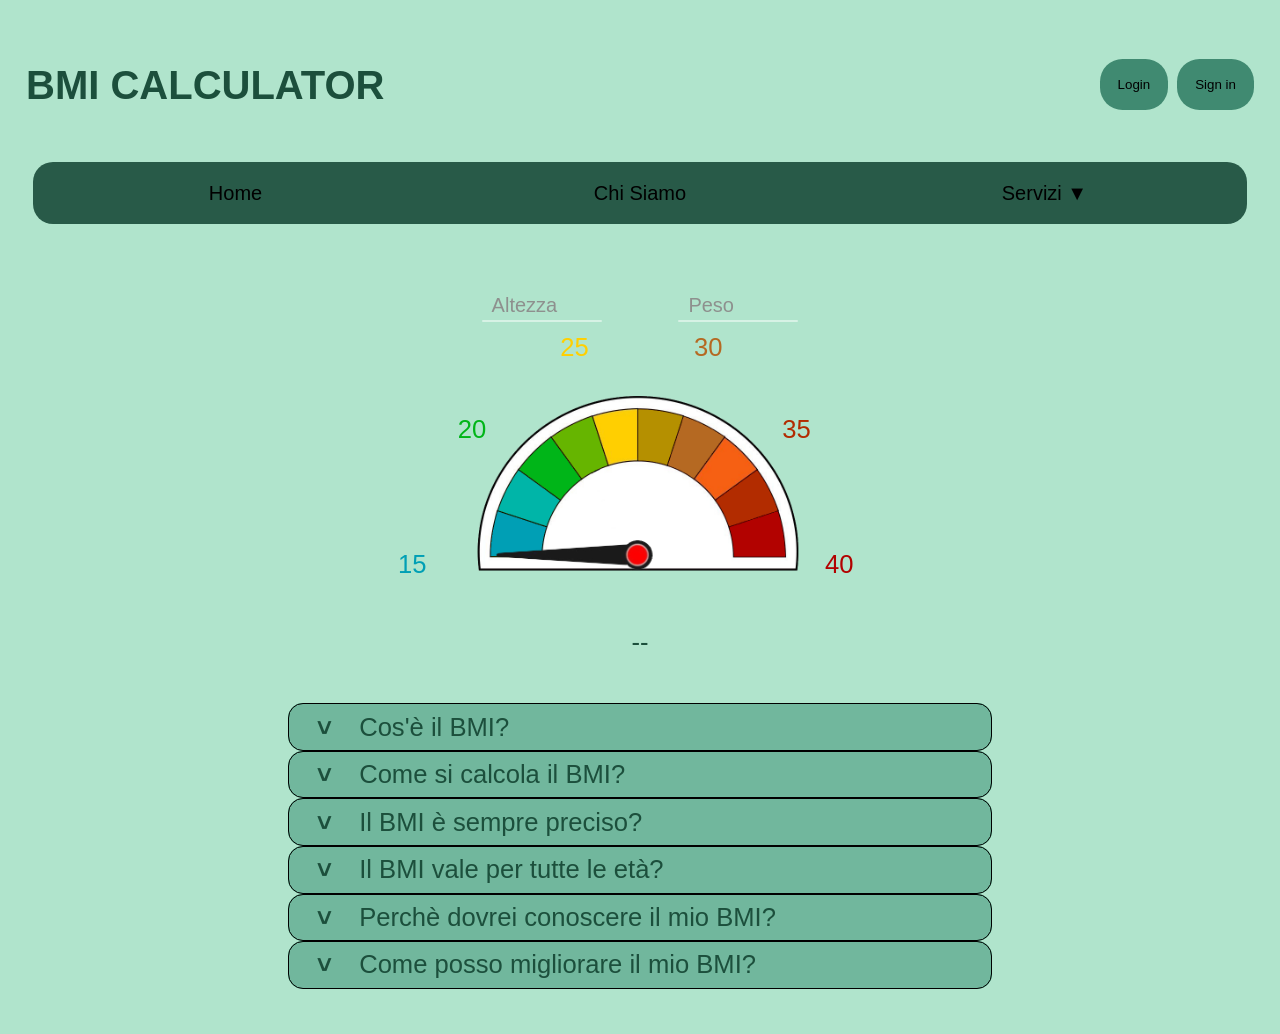
==== assets/pages/bmiCalculator.html @ d8d1ac01 "Miglioria grafica e aggiunta scritta pagina bmi, prova nuovo font" ====
<!DOCTYPE html>
<html lang="en">
<head>
    <meta charset="UTF-8">
    <meta name="viewport" content="width=device-width, initial-scale=1.0">
    <title>Calcolatore BMI</title>
    <link rel="stylesheet" href="../css/stylesheet.css">
    <link rel="stylesheet" href="../css/BMIStylesheet.css">
</head>
<body>
    <div id="title_container">
        <h1>BMI CALCULATOR</h1>
        <div class="buttoni">
            <div>
                <button  class="registrati" onclick="location.href='assets/pages/login.html';"> Login </button>
            </div> 
            <div>
                <button  class="registrati" onclick="location.href='assets/pages/registrati.html';"> Sign in </button> 
            </div>
        </div>
    </div>
    <nav class="navBar">
        <ul class="menu">
            <li><a href="../../index.html">Home</a></li>

            <li><a href="spiegazione.html">Chi Siamo</a></li>

            <li class="dropdown">
                <a href="#">Servizi ▼</a>
                <ul class="subMenu">
                    <li><a href="healthyHabits.html">Healthy Habits</a></li>
                    <li><a href="workout.html">Workout</a></li>
                    <li><a href="bmiCalculator.html">BMI Calculator</a></li>
                </ul>
            </li>
        </ul>
    </nav>
    <div id="content">
        <div id="box_inserimenti">
            <div class="box_inserimento">
                <input required type="text" id="input_altezza" class="textBox_input">
                <span>Altezza</span>
                <i></i>
            </div>
            <div class="box_inserimento">
                <input required type="text" id="input_peso" class="textBox_input">
                <span>Peso</span>
                <i></i>
            </div>
        </div>
        <div id="box_tachimetro">
            <p class="indice_tachimetro" id="i_15">15</p>
            <p class="indice_tachimetro" id="i_20">20</p>
            <p class="indice_tachimetro" id="i_25">25</p>
            <p class="indice_tachimetro" id="i_30">30</p>
            <p class="indice_tachimetro" id="i_35">35</p>
            <p class="indice_tachimetro" id="i_40">40</p>
            <img src="../img/tachimetroBMI.png" alt="" id="tachimetro">
            <img src="../img/lancettaTachimetroBMI.png" alt="" id="lancetta_tachimetro">
        </div>
        <p id="BMI_value">
            --
        </p>
        <div id="BMI_message"></div> 
        <div id="information_box">
            <div>
                <div class="information_title"><span>&lt</span> <p>Cos'è il BMI?</p></div>
                <p class="information">Il BMI (Indice di Massa Corporea) è un valore che mette in relazione peso e altezza per stimare se una persona è sottopeso, normopeso, sovrappeso o obesa.</p>
            </div>
            <div>
                <div class="information_title"><span>&lt</span> <p>Come si calcola il BMI?</p></div>
                <p class="information">Si calcola dividendo il peso (in kg) per il quadrato dell'altezza (in metri):<br>BMI = peso / altezza^2</p>
            </div>
            <div>
                <div class="information_title"><span>&lt</span> <p>Il BMI è sempre preciso?</p></div>
                <p class="information">Non sempre. Non distingue tra massa grassa e massa muscolare, quindi può essere impreciso per atleti, persone molto muscolose o anziani.</p>
            </div>
            <div>
                <div class="information_title"><span>&lt</span> <p>Il BMI vale per tutte le età?</p></div>
                <p class="information">Per bambini e adolescenti si usano scale diverse basate su età e sesso, quindi il calcolo standard per adulti non è direttamente applicabile.</p>
            </div>
            <div>
                <div class="information_title"><span>&lt</span> <p>Perchè dovrei conoscere il mio BMI?</p></div>
                <p class="information">Aiuta a valutare il rischio di alcune condizioni come malattie cardiovascolari, diabete o ipertensione.</p>
            </div>
            <div>
                <div class="information_title"><span>&lt</span> <p>Come posso migliorare il mio BMI?</p></div>
                <p class="information">
                Alimentazione equilibrata<br>
                Attività fisica regolare<br>
                Monitoraggio del peso nel tempo<br>
                Consulto con un professionista se necessario
                </p>
            </div>
        </div>
    </div>
    <script src="../javascript/BMIScript.js"></script>
</body>
</html>
---- assets/css/stylesheet.css ----
:root {
  --font-heading: 'Poppins', sans-serif;
  --font-body: 'Inter', sans-serif;
}

body {
    color: #091413;
    font-size: 20px;
    font-family: fantasy, Cochin, Georgia, Times, "Times New Roman", serif;
    background-color: #B0E4CC;
    font-family: var(--font-body);
    font-weight: 500;
    line-height: 1.6;
    color: #1c4f3c;          
}

button {
    cursor: pointer;
}

#title_container {
    background-color: #B0E4CC;
    display: flex;
    align-items: center;
    justify-content: space-between;
    padding: 2vh;
}
.buttoni{
    display: flex;
    gap: 1vh;
}
.registrati{
    border: #091413;
    background-color: #408A71;
    border-radius: 2.5vh;
    padding: 2vh;
}

#content {
    background-color: #B0E4CC;
    padding: 20px;
    display: flex;
    flex-direction: row;
    margin: 2%;
}
.ciccio{
    display: block;
    width: 100%;
    max-width: 100%;
    border-radius: 20px;
}
.navBar {
    background-color: #285A48;
    border-radius: 20px;
    margin: 0 2%;
    overflow: visible;
}
.menu {
    list-style: none;
    display: flex;
    width: 100%;
    margin: 0;
    padding: 0;
}

.menu > li {
    flex: 1;
    position: relative;
    text-align: center;
}

.menu a {
    display: block;
    width: 100%;
    color: black;
    padding: 15px 0;
    text-decoration: none;
}

.menu a:hover {
    background-color: #408A71;
    border-radius: 20px;
}

.subMenu {
    display: none;
    position: absolute;
    top: 100%;
    left: 0;
    min-width: 100%;
    background-color: #285A48;
    list-style: none;
    margin: 0;
    padding: 0;
    z-index: 1000;
    border-radius: 20px;
}
.subMenu li {
    width: 94%;
}
.subMenu a {
    padding: 12px 15px;
}
.dropdown:hover .subMenu {
    display: block;
}
---- assets/css/BMIStylesheet.css ----
#content {
    display: flex;
    flex-direction: column;
    row-gap: 20px;
    align-items: center;
}

#box_inserimenti {
    display: flex;
    flex-direction: row;
    column-gap: 6vw;
}

.box_inserimento {
    position: relative;
    width: 120px;
}

.textBox_input {
    position: relative;
    width: 100%;
    border: none;
    background: transparent;
    font-size: 20px;
    padding: 20px 10px 10px;
    z-index: 10;
}

.textBox_input ~ span {
    position: absolute;
    top: 0;
    left: 0;
    padding: 20px 10px 10px;
    color: #8e908e;
    font-family: 'Segoe UI', Tahoma, Geneva, Verdana, sans-serif;
    z-index: 5;
    transition: all 0.5s;
}

.textBox_input ~ i {
    position: absolute;
    bottom: 0;
    left: 0;
    height: 2px;
    width: 100%;
    background-color: #ffffff7d;
    font-family:Arial, Helvetica, sans-serif    ;
    border-radius: 5px;
    transition: all 0.5s;
}

.textBox_input:valid ~ span,
.textBox_input:focus ~ span {
    transform: translateX(-10px) translateY(-40px);
}

.textBox_input:valid ~ i,
.textBox_input:focus ~ i {
    height: 44px;
}

.textBox_input:valid,
.textBox_input:focus {
    outline: none;
}

#box_tachimetro {
    position: relative;
    width: 100%;
    height: max(100px, 18vw);
    margin-top: 30px;
}

.indice_tachimetro {
    position: absolute;
    top: 50%;
    left: 50%;
    font-size: max(15px, 2vw);
    margin: 0;
}

#i_15.indice_tachimetro {
    transform: translate(-850%, 140%);
    color: #009FB5;
}

#i_20.indice_tachimetro {
    transform: translate(-640%, -190%);
    color: #00B518;
}

#i_25.indice_tachimetro {
    transform: translate(-280%, -390%);
    color: #FFCF01;
}

#i_30.indice_tachimetro {
    transform: translate(190%, -390%);
    color: #B56922;
}

#i_35.indice_tachimetro {
    transform: translate(500%, -190%);
    color: #B22C00;
}

#i_40.indice_tachimetro {
    transform: translate(650%, 140%);
    color: #B20200;
}

#tachimetro {
    position: absolute;
    width: max(200px, 30%);
    left: 50%;
    top: 50%;
    transform: translate(-50%, -50%);
}

#lancetta_tachimetro {
    position: absolute;
    width: max(16.6px, 2.5%);
    left: 50%;
    top: 50%;
    transition: transform 1.5s ease;
    transform-origin: 50% 90%;
    transform: translate(-60%, -47%) rotate(-90deg);
}

#BMI_value {
    margin: 0;
    font-size: max(20px, 2vw);
}

#information_box {
    display: flex;
    flex-direction: column;
    align-items: stretch;
    width: min(800px, max(200px, 60%));
}

#information_box > div {
    background-color: #38a67ed6;
    border-radius: 15px;
}

.information_title {
    background-color: #71b79d;
    border: solid rgb(0, 0, 0) 1px;
    border-radius: min(15px, max(5px, 3vw));
    padding: 10px 20px 10px 20px;
    display: flex;
    flex-direction: row;
    column-gap: 10px;
    align-items: center;
    position: relative;
    height: 2vw;
}

.information_title p {
    margin: 0;
    font-size: min(30px, max(10px, 2vw));
    transition: transform 1s ease,
    left 1s ease;
    position: absolute;
    left: 10%;
}

.information_title ~ p {
    transition: height 1s ease,
    padding 1s ease;
    overflow: hidden;
    margin: 0;
    padding: 0 20px 0 20px;
    font-size: 1.5vw;
}

.information_title span {
    display: block;
    transform: rotate(-90deg);
    font-size: min(30px, max(10px, 2vw));
    font-family: 'Segoe UI', Tahoma, Geneva, Verdana, sans-serif;
    font-weight: bold;
    transition: transform 1s;
    position: absolute;
    left: 4%;
}

#information_box > div:hover > .information_title {
    background-color: #3db387d6;
}

#information_box > div:hover > .information_title p {
    left: 100%;
    transform: translate(-100%, 0);
}

#information_box > div:hover > .information_title span {
    transform: rotate(90deg);
}
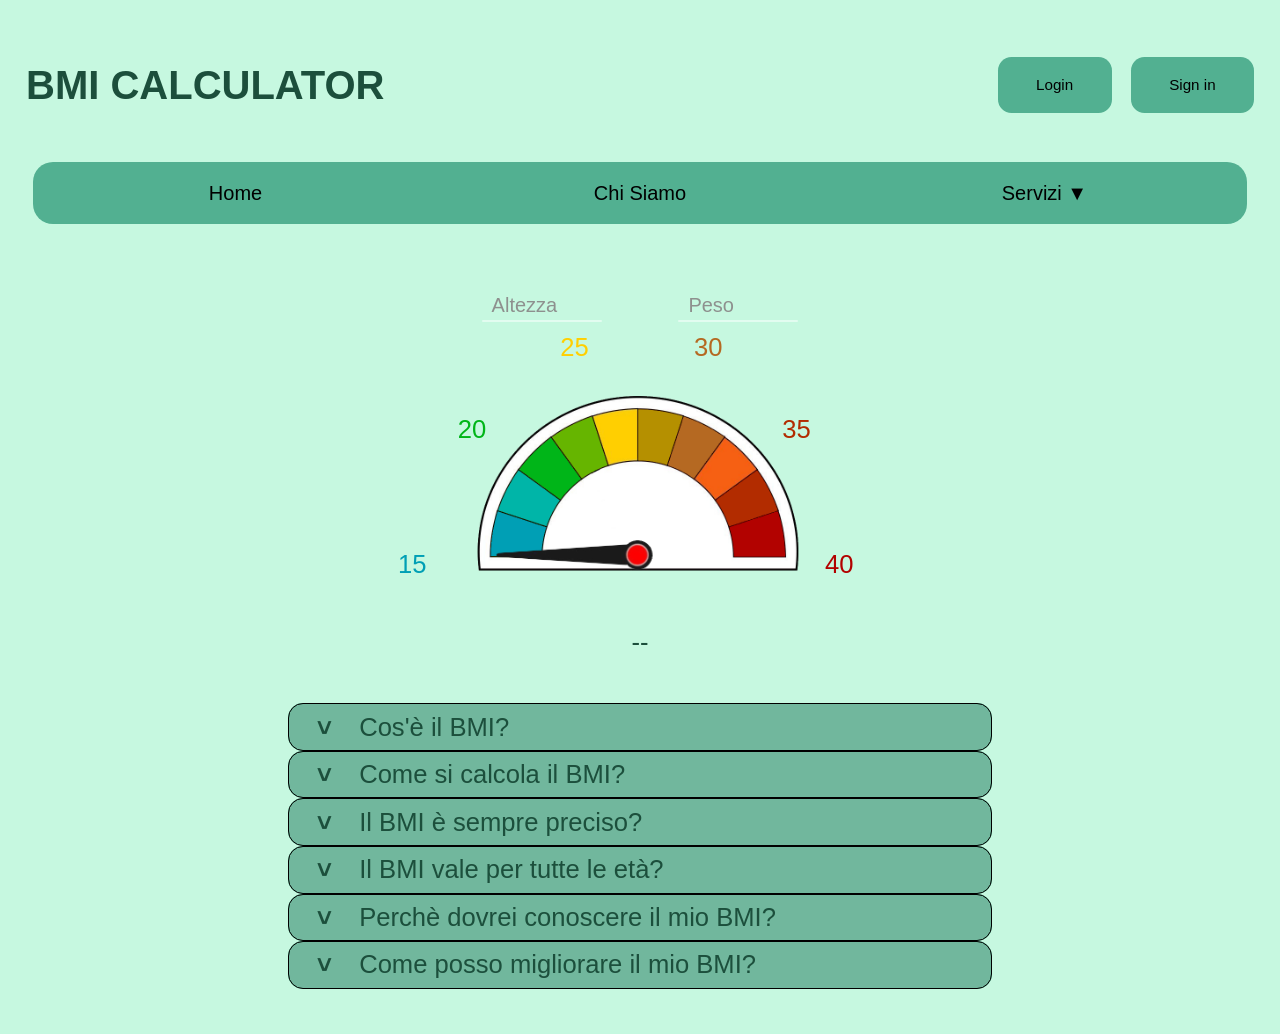
==== commit 45d66d1e: "Miglioria bottoni form, miglioria grafica navbar" ====
--- a/assets/pages/bmiCalculator.html
+++ b/assets/pages/bmiCalculator.html
@@ -11,13 +11,10 @@
     <div id="title_container">
         <h1>BMI CALCULATOR</h1>
         <div class="buttoni">
-            <div>
-                <button  class="registrati" onclick="location.href='assets/pages/login.html';"> Login </button>
-            </div> 
-            <div>
-                <button  class="registrati" onclick="location.href='assets/pages/registrati.html';"> Sign in </button> 
-            </div>
+            <a href="login.html" class="registrati">Login</a>
+            <a href="registrati.html" class="registrati">Sign in</a>
         </div>
+    </div>
     </div>
     <nav class="navBar">
         <ul class="menu">
--- a/assets/css/stylesheet.css
+++ b/assets/css/stylesheet.css
@@ -7,7 +7,7 @@
     color: #091413;
     font-size: 20px;
     font-family: fantasy, Cochin, Georgia, Times, "Times New Roman", serif;
-    background-color: #B0E4CC;
+    background-color: #c6f8e0;
     font-family: var(--font-body);
     font-weight: 500;
     line-height: 1.6;
@@ -19,25 +19,41 @@
 }
 
 #title_container {
-    background-color: #B0E4CC;
+    background-color: #c6f8e0;
     display: flex;
     align-items: center;
     justify-content: space-between;
     padding: 2vh;
 }
-.buttoni{
+.buttoni {
     display: flex;
-    gap: 1vh;
+    gap: 1.2rem;
 }
-.registrati{
-    border: #091413;
-    background-color: #408A71;
-    border-radius: 2.5vh;
-    padding: 2vh;
+
+.registrati {
+    display: inline-block;          
+    text-decoration: none;           
+    background-color: #52b091;
+    color: black;
+    border: none;   
+    border-radius: 1.5vh;
+    padding: 1rem 2.4rem;
+    font-family: 'Poppins', sans-serif;
+    font-weight: 500;
+    font-size: 0.95rem;
+    cursor: pointer;
+    transition: all 0.2s ease;
+    text-align: center;
+}
+
+.registrati:hover {
+    background-color: #2a624d;
+    color:rgb(255, 255, 255) ;
+    transform: translateY(-1px);
 }
 
 #content {
-    background-color: #B0E4CC;
+    background-color: #c6f8e0;
     padding: 20px;
     display: flex;
     flex-direction: row;
@@ -50,7 +66,7 @@
     border-radius: 20px;
 }
 .navBar {
-    background-color: #285A48;
+    background-color: #52b091;
     border-radius: 20px;
     margin: 0 2%;
     overflow: visible;
@@ -78,7 +94,8 @@
 }
 
 .menu a:hover {
-    background-color: #408A71;
+    background-color: #367660;
+    color:#ffffff;
     border-radius: 20px;
 }
 
@@ -88,7 +105,7 @@
     top: 100%;
     left: 0;
     min-width: 100%;
-    background-color: #285A48;
+    background-color: #52b091;
     list-style: none;
     margin: 0;
     padding: 0;
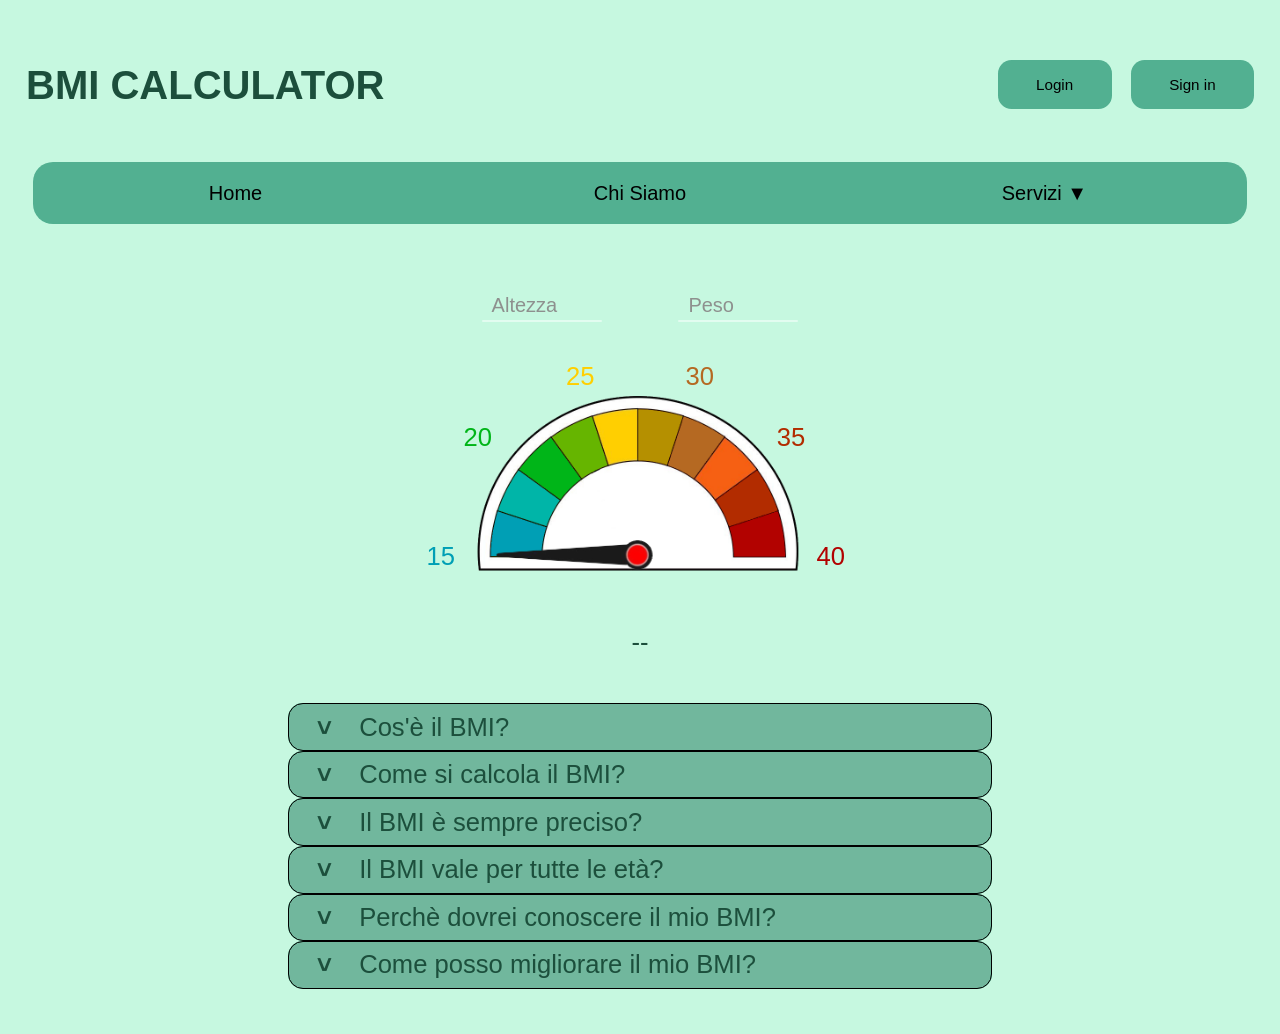
==== commit 1c9dbf8a: "aggiustamenti BMI" ====
--- a/assets/pages/bmiCalculator.html
+++ b/assets/pages/bmiCalculator.html
@@ -11,10 +11,13 @@
     <div id="title_container">
         <h1>BMI CALCULATOR</h1>
         <div class="buttoni">
-            <a href="login.html" class="registrati">Login</a>
-            <a href="registrati.html" class="registrati">Sign in</a>
+            <div>
+                <button  class="registrati" onclick="location.href='assets/pages/login.html';"> Login </button>
+            </div> 
+            <div>
+                <button  class="registrati" onclick="location.href='assets/pages/registrati.html';"> Sign in </button> 
+            </div>
         </div>
-    </div>
     </div>
     <nav class="navBar">
         <ul class="menu">
@@ -58,7 +61,9 @@
         <p id="BMI_value">
             --
         </p>
-        <div id="BMI_message"></div> 
+        <div id="BMI_message">
+            
+        </div> 
         <div id="information_box">
             <div>
                 <div class="information_title"><span>&lt</span> <p>Cos'è il BMI?</p></div>
--- a/assets/css/BMIStylesheet.css
+++ b/assets/css/BMIStylesheet.css
@@ -80,32 +80,32 @@
 }
 
 #i_15.indice_tachimetro {
-    transform: translate(-850%, 140%);
+    transform: translate(-750%, 120%);
     color: #009FB5;
 }
 
 #i_20.indice_tachimetro {
-    transform: translate(-640%, -190%);
+    transform: translate(-620%, -170%);
     color: #00B518;
 }
 
 #i_25.indice_tachimetro {
-    transform: translate(-280%, -390%);
+    transform: translate(-260%, -320%);
     color: #FFCF01;
 }
 
 #i_30.indice_tachimetro {
-    transform: translate(190%, -390%);
+    transform: translate(160%, -320%);
     color: #B56922;
 }
 
 #i_35.indice_tachimetro {
-    transform: translate(500%, -190%);
+    transform: translate(480%, -170%);
     color: #B22C00;
 }
 
 #i_40.indice_tachimetro {
-    transform: translate(650%, 140%);
+    transform: translate(620%, 120%);
     color: #B20200;
 }
 
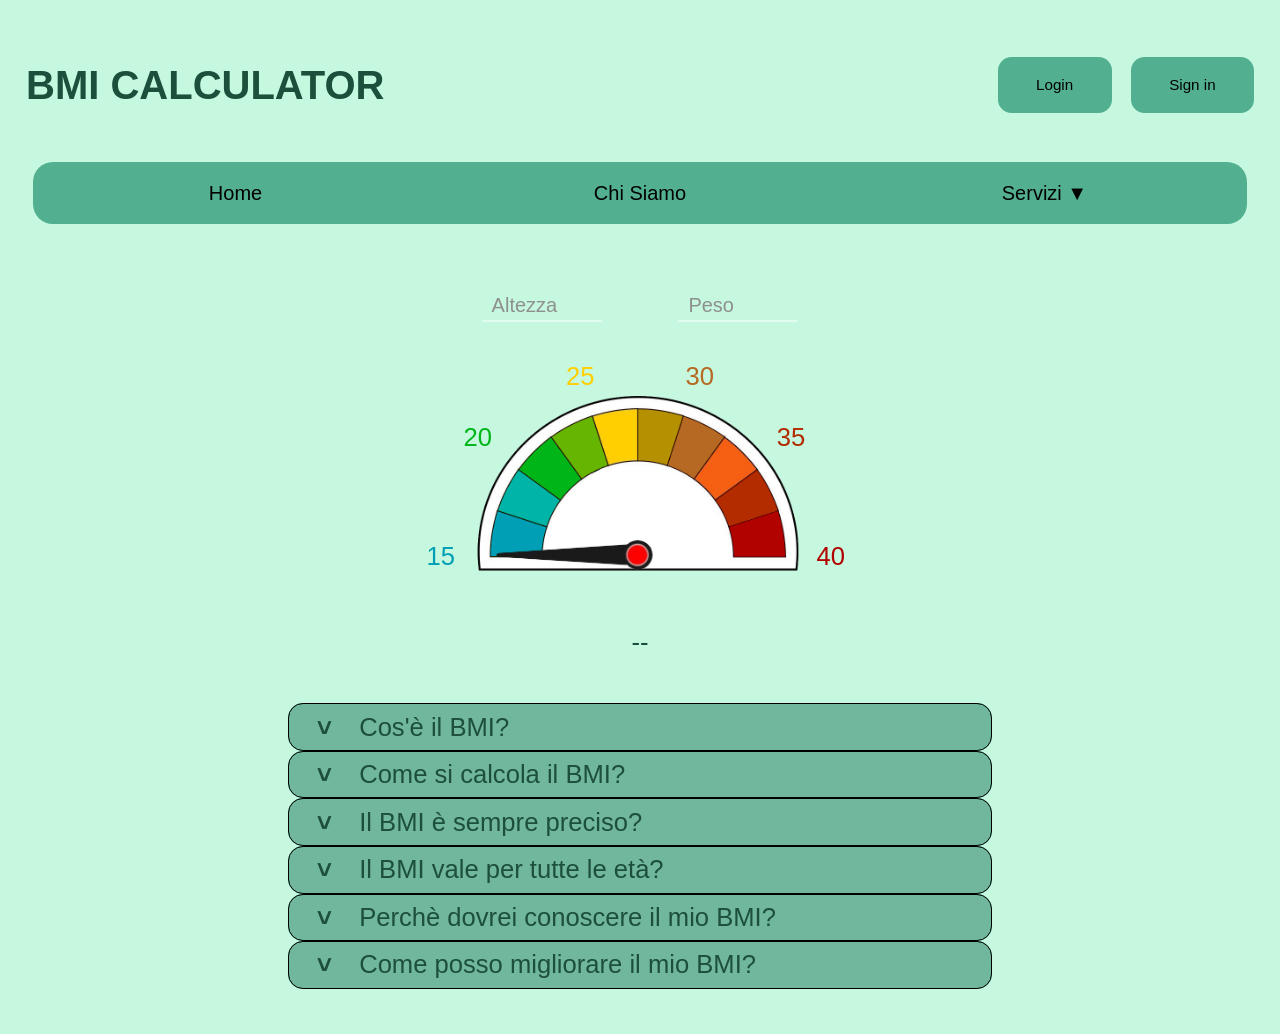
==== commit 09a5e2fd: "Merge branch 'main' of https://github.com/glorix-x/progettoFinaleTep" ====
--- a/assets/pages/bmiCalculator.html
+++ b/assets/pages/bmiCalculator.html
@@ -11,13 +11,10 @@
     <div id="title_container">
         <h1>BMI CALCULATOR</h1>
         <div class="buttoni">
-            <div>
-                <button  class="registrati" onclick="location.href='assets/pages/login.html';"> Login </button>
-            </div> 
-            <div>
-                <button  class="registrati" onclick="location.href='assets/pages/registrati.html';"> Sign in </button> 
-            </div>
+            <a href="login.html" class="registrati">Login</a>
+            <a href="registrati.html" class="registrati">Sign in</a>
         </div>
+    </div>
     </div>
     <nav class="navBar">
         <ul class="menu">
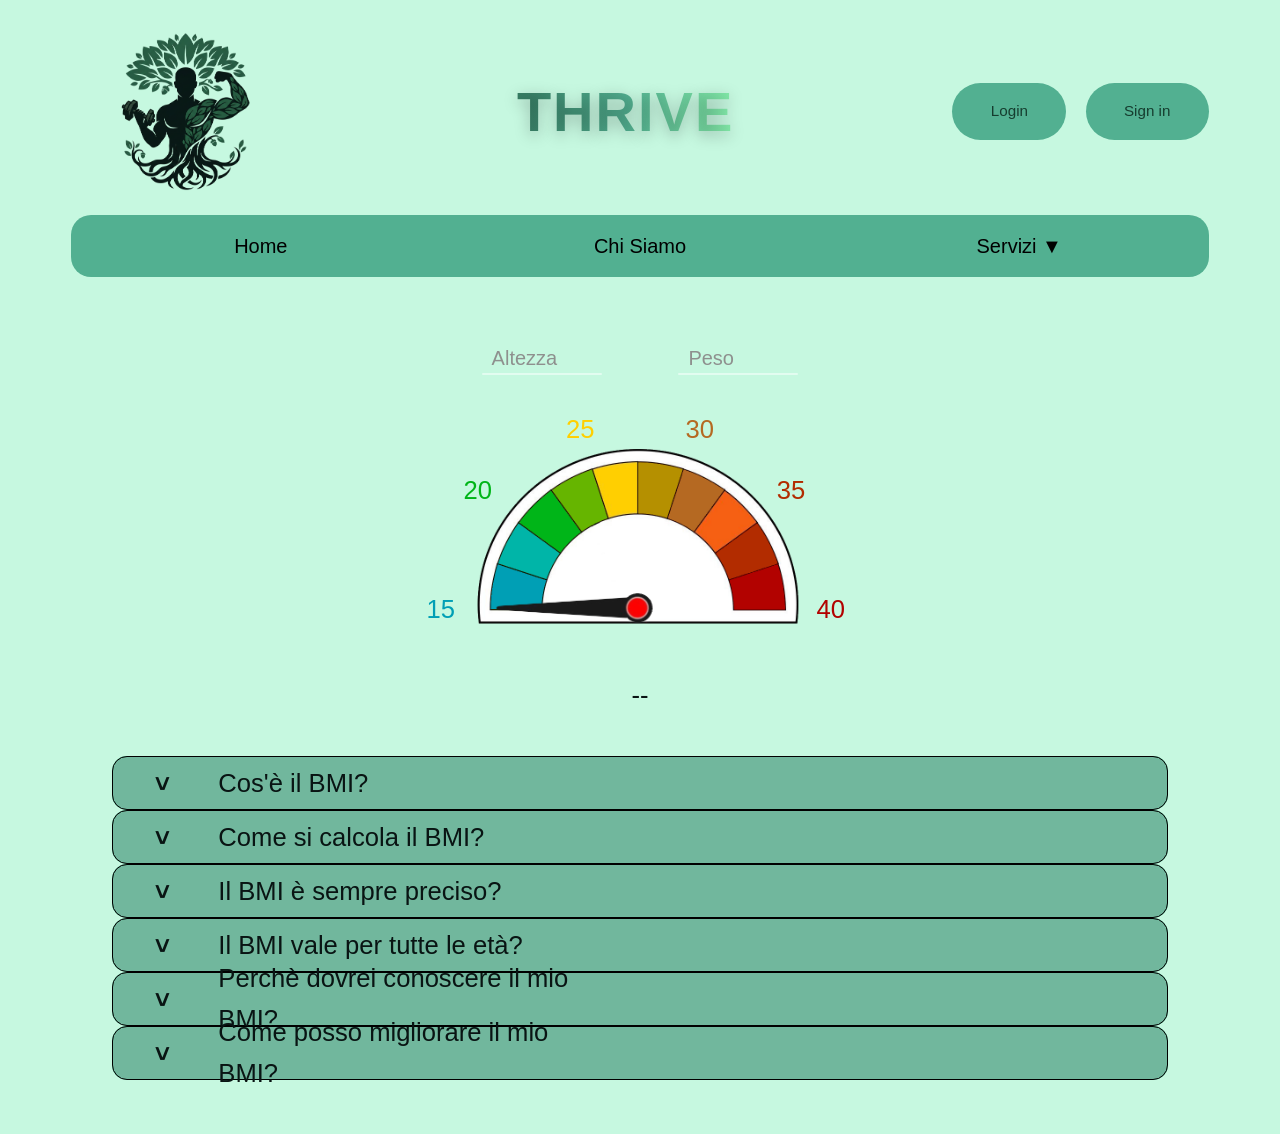
==== commit a3efc1f4: "Completamento pagina info/chi siamo, aggiunta logo personalizzato, aggiunta nuovo titolo." ====
--- a/assets/pages/bmiCalculator.html
+++ b/assets/pages/bmiCalculator.html
@@ -9,7 +9,8 @@
 </head>
 <body>
     <div id="title_container">
-        <h1>BMI CALCULATOR</h1>
+        <img class="logo" src="../img/logo.png">
+        <h1 class="Titolo">Thrive</h1>
         <div class="buttoni">
             <a href="login.html" class="registrati">Login</a>
             <a href="registrati.html" class="registrati">Sign in</a>
--- a/assets/css/stylesheet.css
+++ b/assets/css/stylesheet.css
@@ -6,24 +6,54 @@
 body {
     color: #091413;
     font-size: 20px;
-    font-family: fantasy, Cochin, Georgia, Times, "Times New Roman", serif;
     background-color: #c6f8e0;
     font-family: var(--font-body);
     font-weight: 500;
     line-height: 1.6;
-    color: #1c4f3c;          
-}
-
+    display: flex;
+    flex-direction: column;
+    align-items: center;
+}
+.Titolo{
+    font-size: 3.5rem;
+    font-family: 'Poppins', sans-serif;
+    font-weight: 800;
+
+    background: linear-gradient(90deg, #377e64, #52b091, #86efac);
+    -webkit-background-clip: text;
+    -webkit-text-fill-color: transparent;
+
+    letter-spacing: 2px;
+    text-transform: uppercase;
+    text-shadow: 0px 4px 15px rgba(0, 0, 0, 0.25);
+    animation: fadeIn 0.8s ease-in-out;
+}
+
+@keyframes fadeIn {
+    from {
+        opacity: 0;
+        transform: translateY(-50px);
+    }
+    to {
+        opacity: 1;
+        transform: translateY(0);
+    }
+}
 button {
     cursor: pointer;
 }
-
+.logo{
+    width: 20%;
+    height: auto;
+}
 #title_container {
     background-color: #c6f8e0;
     display: flex;
     align-items: center;
     justify-content: space-between;
     padding: 2vh;
+    font-size: min(25px, 2vw);
+    width: 90%;
 }
 .buttoni {
     display: flex;
@@ -34,9 +64,9 @@
     display: inline-block;          
     text-decoration: none;           
     background-color: #52b091;
-    color: black;
+    color:  #163d2f;
     border: none;   
-    border-radius: 1.5vh;
+    border-radius: 5vh;
     padding: 1rem 2.4rem;
     font-family: 'Poppins', sans-serif;
     font-weight: 500;
@@ -59,17 +89,12 @@
     flex-direction: row;
     margin: 2%;
 }
-.ciccio{
-    display: block;
-    width: 100%;
-    max-width: 100%;
-    border-radius: 20px;
-}
 .navBar {
     background-color: #52b091;
     border-radius: 20px;
     margin: 0 2%;
     overflow: visible;
+    width: 90%;
 }
 .menu {
     list-style: none;
@@ -91,6 +116,7 @@
     color: black;
     padding: 15px 0;
     text-decoration: none;
+    font-size: min(20px, 3vw);
 }
 
 .menu a:hover {
@@ -120,4 +146,69 @@
 }
 .dropdown:hover .subMenu {
     display: block;
+}
+/*contenitore principale del post it allineato*/
+.main-container {
+  display: flex;
+  justify-content: flex-start;
+  padding: clamp(20px, 5vw, 50px);
+}
+/*contenitore post it*/
+.post-it-wrapper {
+  display: flex;
+  align-items: center;
+  gap: clamp(5px, 2vw, 20px);
+  width: 100%;
+}
+/*post it con angolo leggermente piegato, ho aggiunto ombra*/
+.post-it {
+  background-color: #fefabc;
+  width: clamp(200px, 30vw, 300px);
+  aspect-ratio: 1 / 1; 
+  padding: clamp(15px, 4vw, 40px);
+  box-shadow: 12px 12px 25px rgba(0,0,0,0.1);
+  transform: rotate(-2deg);
+  display: flex;
+  align-items: center;
+  justify-content: center;
+  border-bottom-right-radius: clamp(30px, 10vw, 80px) 10px;
+  position: relative;
+  transition: transform 0.3s ease;
+}
+/*testo del tips dentro al post-it*/
+#testoConsiglio {
+  font-size: clamp(1.0rem, 2vw, 2rem);
+  text-align: center;
+  color: #333;
+  line-height: 1.3;
+  transition: opacity 0.3s ease-in-out;
+}
+/* nav per i pulsanti per andare avanti e indietro*/
+.nav-btn {
+  background: none;
+  border: none;
+  font-size: clamp(1.5rem, 5vw, 3rem);
+  color: #4a7c66;
+  cursor: pointer;
+  flex-shrink: 0;
+  transition: transform 0.2s;
+}
+
+.nav-btn:hover {
+  transform: scale(1.2);
+  color: #2d4b3d;
+}
+/*ho usato clamp per rendere responsive il post it*/
+@media (max-width: 600px) { /*quando lo schermo è piccolo serve per non tagliarlo*/
+    .Titolo{
+    font-size: 1.5rem;
+    font-family: 'Poppins', sans-serif;
+    font-weight: 600;
+    }
+    .main-container {
+    justify-content: center;
+  }
+  .registrati{
+    padding: 1rem;
+  }
 }
--- a/assets/css/BMIStylesheet.css
+++ b/assets/css/BMIStylesheet.css
@@ -35,6 +35,7 @@
     font-family: 'Segoe UI', Tahoma, Geneva, Verdana, sans-serif;
     z-index: 5;
     transition: all 0.5s;
+    font-size: 20px;
 }
 
 .textBox_input ~ i {
@@ -132,11 +133,16 @@
     font-size: max(20px, 2vw);
 }
 
+#BMI_message {
+    margin: 0;
+    font-size: max(20px, 2vw);
+}
+
 #information_box {
     display: flex;
     flex-direction: column;
     align-items: stretch;
-    width: min(800px, max(200px, 60%));
+    width: 90%;
 }
 
 #information_box > div {
@@ -154,16 +160,17 @@
     column-gap: 10px;
     align-items: center;
     position: relative;
-    height: 2vw;
+    height: 2.5vw;
 }
 
 .information_title p {
     margin: 0;
-    font-size: min(30px, max(10px, 2vw));
+    font-size: min(30px, max(11px, 2vw));
     transition: transform 1s ease,
     left 1s ease;
     position: absolute;
     left: 10%;
+    width: max(200px, 30vw);
 }
 
 .information_title ~ p {
@@ -172,7 +179,7 @@
     overflow: hidden;
     margin: 0;
     padding: 0 20px 0 20px;
-    font-size: 1.5vw;
+    font-size: max(15px, 1.5vw);
 }
 
 .information_title span {
@@ -193,8 +200,30 @@
 #information_box > div:hover > .information_title p {
     left: 100%;
     transform: translate(-100%, 0);
+    text-align: right;
 }
 
 #information_box > div:hover > .information_title span {
     transform: rotate(90deg);
+}
+
+@media (max-width: 660px) {
+    .textBox_input {
+        font-size: 15px;
+        padding: 20px 5px 0px;
+    }
+    .textBox_input:valid ~ i,
+    .textBox_input:focus ~ i {
+        height: 30px;
+    }
+    .textBox_input ~ span {
+        font-size: 12px;
+    }
+    .textBox_input:valid ~ span,
+    .textBox_input:focus ~ span {
+        transform: translateX(-5px) translateY(-28px);
+    }
+    .box_inserimento {
+        width: 80px;
+    }
 }
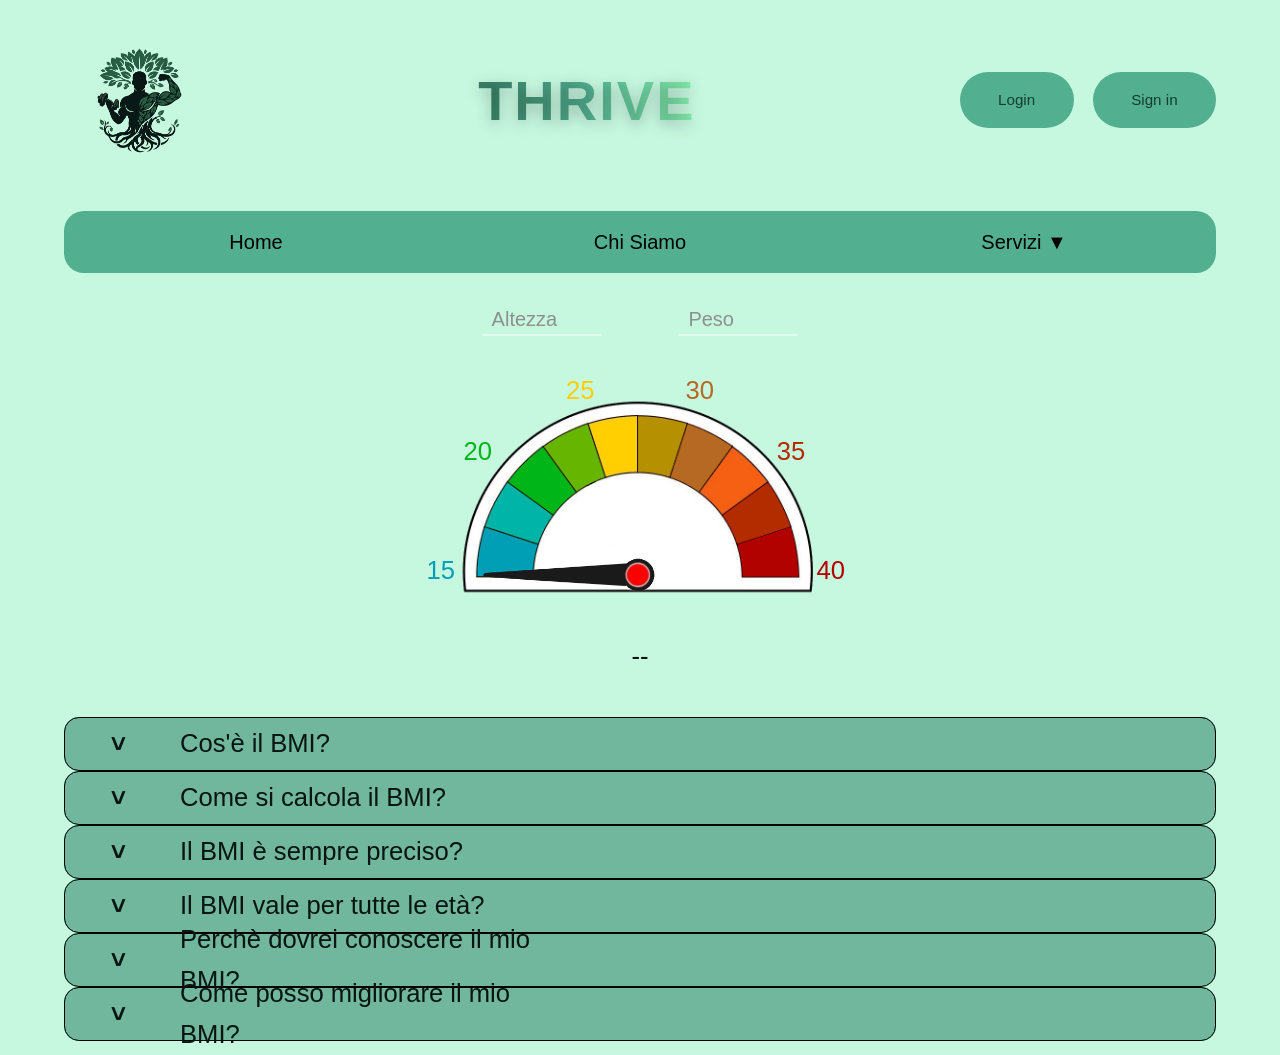
==== commit bd52441c: "modfica pagine workout, rese responsive" ====
--- a/assets/pages/bmiCalculator.html
+++ b/assets/pages/bmiCalculator.html
@@ -6,6 +6,7 @@
     <title>Calcolatore BMI</title>
     <link rel="stylesheet" href="../css/stylesheet.css">
     <link rel="stylesheet" href="../css/BMIStylesheet.css">
+    <link rel="icon" type="image" href="../img/logo.png">
 </head>
 <body>
     <div id="title_container">
--- a/assets/css/stylesheet.css
+++ b/assets/css/stylesheet.css
@@ -13,16 +13,16 @@
     display: flex;
     flex-direction: column;
     align-items: center;
-}
+    margin: 0;
+}
+
 .Titolo{
     font-size: 3.5rem;
     font-family: 'Poppins', sans-serif;
     font-weight: 800;
-
     background: linear-gradient(90deg, #377e64, #52b091, #86efac);
     -webkit-background-clip: text;
     -webkit-text-fill-color: transparent;
-
     letter-spacing: 2px;
     text-transform: uppercase;
     text-shadow: 0px 4px 15px rgba(0, 0, 0, 0.25);
@@ -30,31 +30,27 @@
 }
 
 @keyframes fadeIn {
-    from {
-        opacity: 0;
-        transform: translateY(-50px);
-    }
-    to {
-        opacity: 1;
-        transform: translateY(0);
-    }
-}
-button {
-    cursor: pointer;
-}
+    from { opacity: 0; transform: translateY(-50px); }
+    to { opacity: 1; transform: translateY(0); }
+}
+
+button { cursor: pointer; }
+
 .logo{
     width: 20%;
+    max-width: 150px;
     height: auto;
 }
+
 #title_container {
     background-color: #c6f8e0;
     display: flex;
     align-items: center;
     justify-content: space-between;
     padding: 2vh;
-    font-size: min(25px, 2vw);
     width: 90%;
 }
+
 .buttoni {
     display: flex;
     gap: 1.2rem;
@@ -65,40 +61,32 @@
     text-decoration: none;           
     background-color: #52b091;
     color:  #163d2f;
-    border: none;   
     border-radius: 5vh;
     padding: 1rem 2.4rem;
     font-family: 'Poppins', sans-serif;
     font-weight: 500;
     font-size: 0.95rem;
-    cursor: pointer;
     transition: all 0.2s ease;
-    text-align: center;
 }
 
 .registrati:hover {
     background-color: #2a624d;
-    color:rgb(255, 255, 255) ;
+    color: white;
     transform: translateY(-1px);
 }
 
-#content {
-    background-color: #c6f8e0;
-    padding: 20px;
-    display: flex;
-    flex-direction: row;
-    margin: 2%;
-}
 .navBar {
     background-color: #52b091;
     border-radius: 20px;
-    margin: 0 2%;
-    overflow: visible;
+    margin: 10px 2%;
     width: 90%;
-}
+    z-index: 100;
+}
+
 .menu {
     list-style: none;
     display: flex;
+    justify-content: space-around;
     width: 100%;
     margin: 0;
     padding: 0;
@@ -112,16 +100,16 @@
 
 .menu a {
     display: block;
-    width: 100%;
     color: black;
     padding: 15px 0;
     text-decoration: none;
-    font-size: min(20px, 3vw);
+    font-size: clamp(16px, 2.5vw, 20px);
+    transition: 0.3s;
 }
 
 .menu a:hover {
     background-color: #367660;
-    color:#ffffff;
+    color: white;
     border-radius: 20px;
 }
 
@@ -130,85 +118,83 @@
     position: absolute;
     top: 100%;
     left: 0;
-    min-width: 100%;
+    width: 100%;
     background-color: #52b091;
     list-style: none;
-    margin: 0;
-    padding: 0;
+    padding: 10px 0;
     z-index: 1000;
-    border-radius: 20px;
-}
-.subMenu li {
-    width: 94%;
-}
-.subMenu a {
-    padding: 12px 15px;
-}
-.dropdown:hover .subMenu {
-    display: block;
-}
-/*contenitore principale del post it allineato*/
+    border-radius: 0 0 20px 20px;
+    box-shadow: 0 10px 20px rgba(0,0,0,0.1);
+}
+
+.subMenu li { width: 100%; }
+.subMenu a { padding: 12px 15px; border-radius: 0 !important; }
+
+.dropdown:hover .subMenu { display: block; }
+
 .main-container {
   display: flex;
-  justify-content: flex-start;
+  justify-content: center;
   padding: clamp(20px, 5vw, 50px);
 }
-/*contenitore post it*/
+
 .post-it-wrapper {
   display: flex;
   align-items: center;
-  gap: clamp(5px, 2vw, 20px);
-  width: 100%;
-}
-/*post it con angolo leggermente piegato, ho aggiunto ombra*/
+  gap: 20px;
+}
+
 .post-it {
   background-color: #fefabc;
-  width: clamp(200px, 30vw, 300px);
+  width: clamp(250px, 40vw, 300px);
   aspect-ratio: 1 / 1; 
-  padding: clamp(15px, 4vw, 40px);
+  padding: 30px;
   box-shadow: 12px 12px 25px rgba(0,0,0,0.1);
   transform: rotate(-2deg);
   display: flex;
   align-items: center;
   justify-content: center;
-  border-bottom-right-radius: clamp(30px, 10vw, 80px) 10px;
-  position: relative;
-  transition: transform 0.3s ease;
-}
-/*testo del tips dentro al post-it*/
+  border-bottom-right-radius: 60px 10px;
+  transition: 0.3s;
+}
+
 #testoConsiglio {
-  font-size: clamp(1.0rem, 2vw, 2rem);
+  font-size: clamp(1rem, 2.5vw, 1.4rem);
   text-align: center;
   color: #333;
-  line-height: 1.3;
-  transition: opacity 0.3s ease-in-out;
-}
-/* nav per i pulsanti per andare avanti e indietro*/
+}
+
 .nav-btn {
   background: none;
   border: none;
-  font-size: clamp(1.5rem, 5vw, 3rem);
+  font-size: 3rem;
   color: #4a7c66;
-  cursor: pointer;
-  flex-shrink: 0;
-  transition: transform 0.2s;
-}
-
-.nav-btn:hover {
-  transform: scale(1.2);
-  color: #2d4b3d;
-}
-/*ho usato clamp per rendere responsive il post it*/
-@media (max-width: 600px) { /*quando lo schermo è piccolo serve per non tagliarlo*/
-    .Titolo{
-    font-size: 1.5rem;
-    font-family: 'Poppins', sans-serif;
-    font-weight: 600;
-    }
-    .main-container {
-    justify-content: center;
-  }
-  .registrati{
-    padding: 1rem;
-  }
+}
+
+@media (max-width: 768px) {
+    #title_container {
+        flex-direction: column;
+        gap: 10px;
+    }
+
+    .Titolo { font-size: 2.2rem; }
+
+    .menu {
+        flex-direction: column;
+        padding: 10px 0;
+    }
+
+    .menu > li {
+        width: 100%;
+        border-bottom: 1px solid rgba(0,0,0,0.05);
+    }
+
+    .menu > li:last-child { border-bottom: none; }
+
+    .subMenu {
+        position: static; 
+        box-shadow: none;
+        background-color: #469a7f;
+        border-radius: 0;
+    }
 }
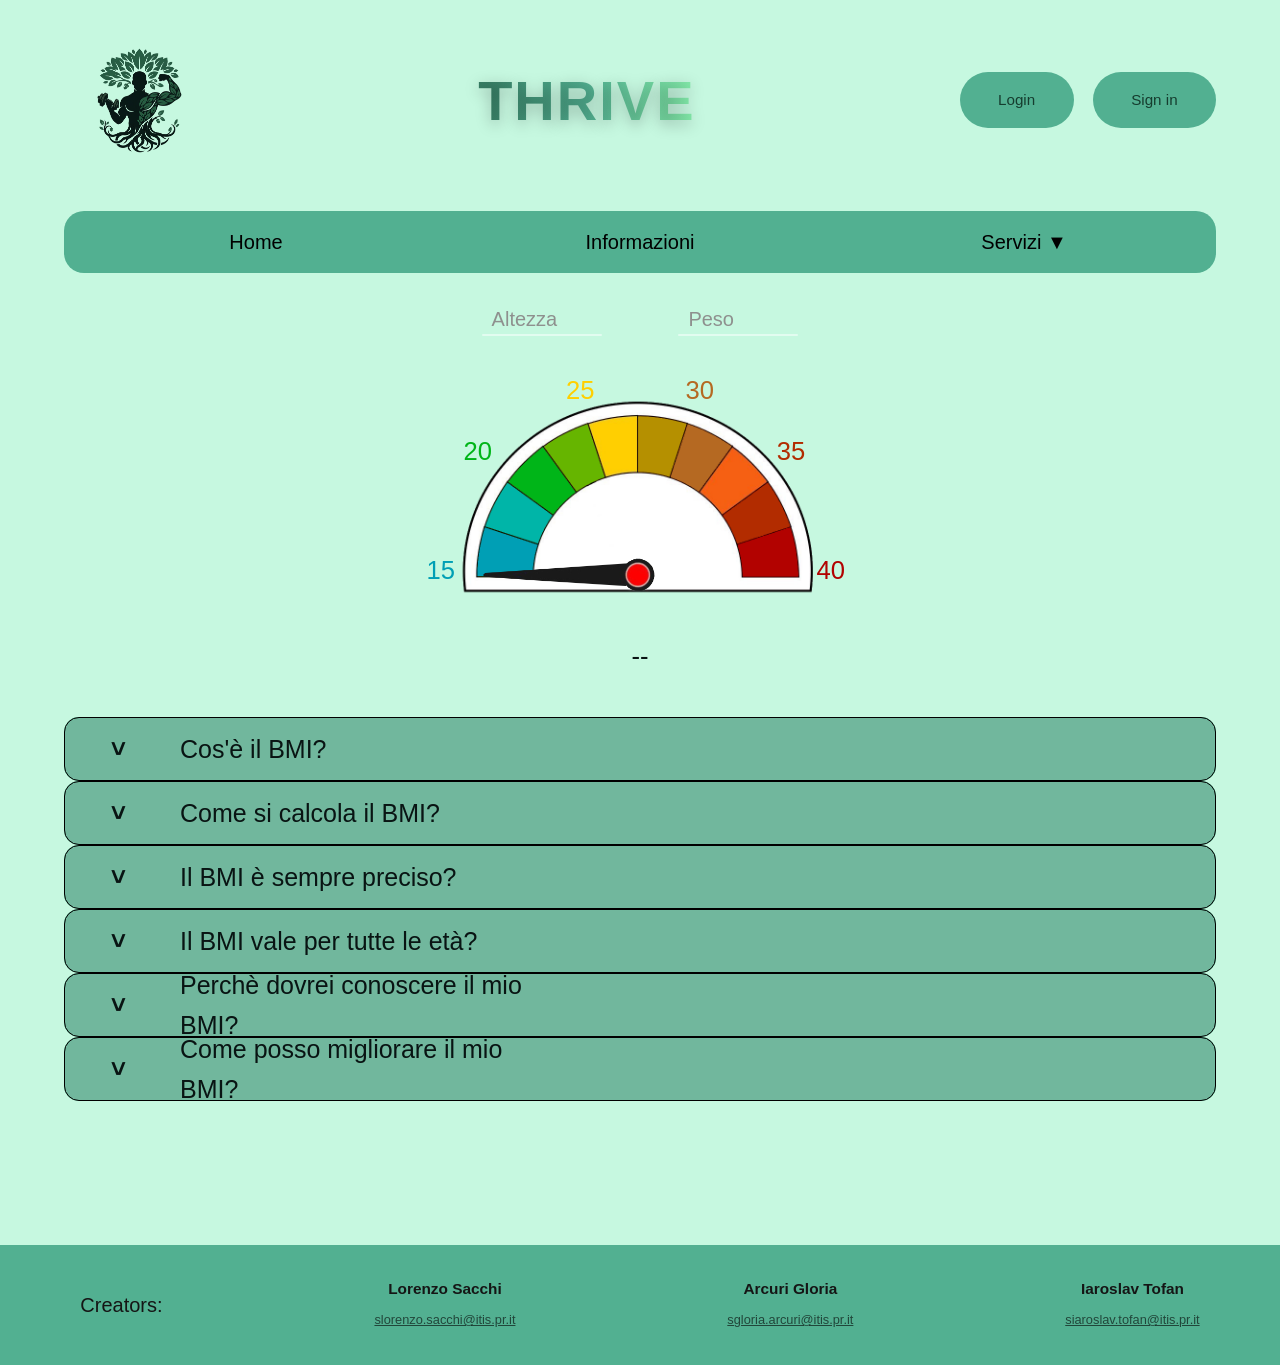
==== commit 0d792807: "Aggiunta footer, miglioria grafica pagina Informazioni, aggiunta funzione per il logo nelle pagine f" ====
--- a/assets/pages/bmiCalculator.html
+++ b/assets/pages/bmiCalculator.html
@@ -22,7 +22,7 @@
         <ul class="menu">
             <li><a href="../../index.html">Home</a></li>
 
-            <li><a href="spiegazione.html">Chi Siamo</a></li>
+            <li><a href="spiegazione.html">Informazioni</a></li>
 
             <li class="dropdown">
                 <a href="#">Servizi ▼</a>
@@ -95,6 +95,26 @@
             </div>
         </div>
     </div>
+      <footer class="footer">
+    <div>
+        <p>Creators:</p>
+    </div>
+    <div>
+      <h3 class="nome">Lorenzo Sacchi</h3>
+      <a href="https://mail.google.com/mail/?view=cm&fs=1&to=slorenzo.sacchi@itis.pr.it" class="email">slorenzo.sacchi@itis.pr.it</a>
+    </div>
+
+    <div>
+      <h3 class="nome">Arcuri Gloria</h3>
+      <a href="https://mail.google.com/mail/?view=cm&fs=1&to=sgloria.arcuri@itis.pr.it" class="email">sgloria.arcuri@itis.pr.it</a>
+    </div>
+
+    <div>
+      <h3 class="nome">Iaroslav Tofan</h3>
+      <a href="https://mail.google.com/mail/?view=cm&fs=1&to=siaroslav.tofan@itis.pr.it" class="email">siaroslav.tofan@itis.pr.it</a>
+    </div>
+
+  </footer>
     <script src="../javascript/BMIScript.js"></script>
 </body>
 </html>
--- a/assets/css/stylesheet.css
+++ b/assets/css/stylesheet.css
@@ -36,9 +36,38 @@
 
 button { cursor: pointer; }
 
-.logo{
-    width: 20%;
-    max-width: 150px;
+.footer {
+    background: #52b091;
+    margin-top: 5%;
+    width: 100%;
+    min-height: auto;          
+    padding: 1.5rem 2rem;      
+    color: rgb(21, 21, 21);
+    display: flex;
+    justify-content: space-around;
+    align-items: center;      
+    gap: clamp(1rem, 4vw, 6rem);
+    text-align: center;
+    flex-wrap: wrap;          
+}
+
+.nome {
+    margin: 0;
+    font-size: clamp(0.85rem, 1.2vw, 1rem);
+    font-weight: 600;
+}
+
+.email {
+    margin: 4px 0 0;
+    font-size: clamp(0.75rem, 1vw, 0.85rem);
+    color: #00000099;
+}
+
+.email:hover {
+    color: #091413;
+}
+.logo {
+    width: clamp(80px, 15vw, 150px);
     height: auto;
 }
 
@@ -123,7 +152,7 @@
     list-style: none;
     padding: 10px 0;
     z-index: 1000;
-    border-radius: 0 0 20px 20px;
+    border-radius: 10px 10px 20px 20px;
     box-shadow: 0 10px 20px rgba(0,0,0,0.1);
 }
 
@@ -197,4 +226,32 @@
         background-color: #469a7f;
         border-radius: 0;
     }
+    .footer {
+        background: #469a7f;
+        flex-direction: column;     /* elementi in colonna */
+        gap: 1.2rem;               /* gap fisso e contenuto */
+        padding: 1.5rem 1rem;
+        color: rgba(0, 0, 0, 0.855);
+    }
+
+    .nome {
+        margin: 0;
+        font-size: 0.95rem;
+    }
+
+    .email {
+        margin: 2px 0 0;
+        font-size: 0.85rem;
+        color: #000000;
+        padding-top: 0;            /* rimosso padding-top: 10% eccessivo */
+    }
+
+    .email:hover {
+        color: #ffffff;
+    }
+
+    .logo {
+        width: clamp(100px, 30vw, 140px);
+        margin-bottom: 0.5rem;
+    }
 }
--- a/assets/css/BMIStylesheet.css
+++ b/assets/css/BMIStylesheet.css
@@ -143,6 +143,7 @@
     flex-direction: column;
     align-items: stretch;
     width: 90%;
+    margin-bottom: 5rem;
 }
 
 #information_box > div {
@@ -154,7 +155,7 @@
     background-color: #71b79d;
     border: solid rgb(0, 0, 0) 1px;
     border-radius: min(15px, max(5px, 3vw));
-    padding: 10px 20px 10px 20px;
+    padding: 15px 20px 15px 20px;
     display: flex;
     flex-direction: row;
     column-gap: 10px;
@@ -165,7 +166,7 @@
 
 .information_title p {
     margin: 0;
-    font-size: min(30px, max(11px, 2vw));
+    font-size: min(25px, max(11px, 2vw));
     transition: transform 1s ease,
     left 1s ease;
     position: absolute;
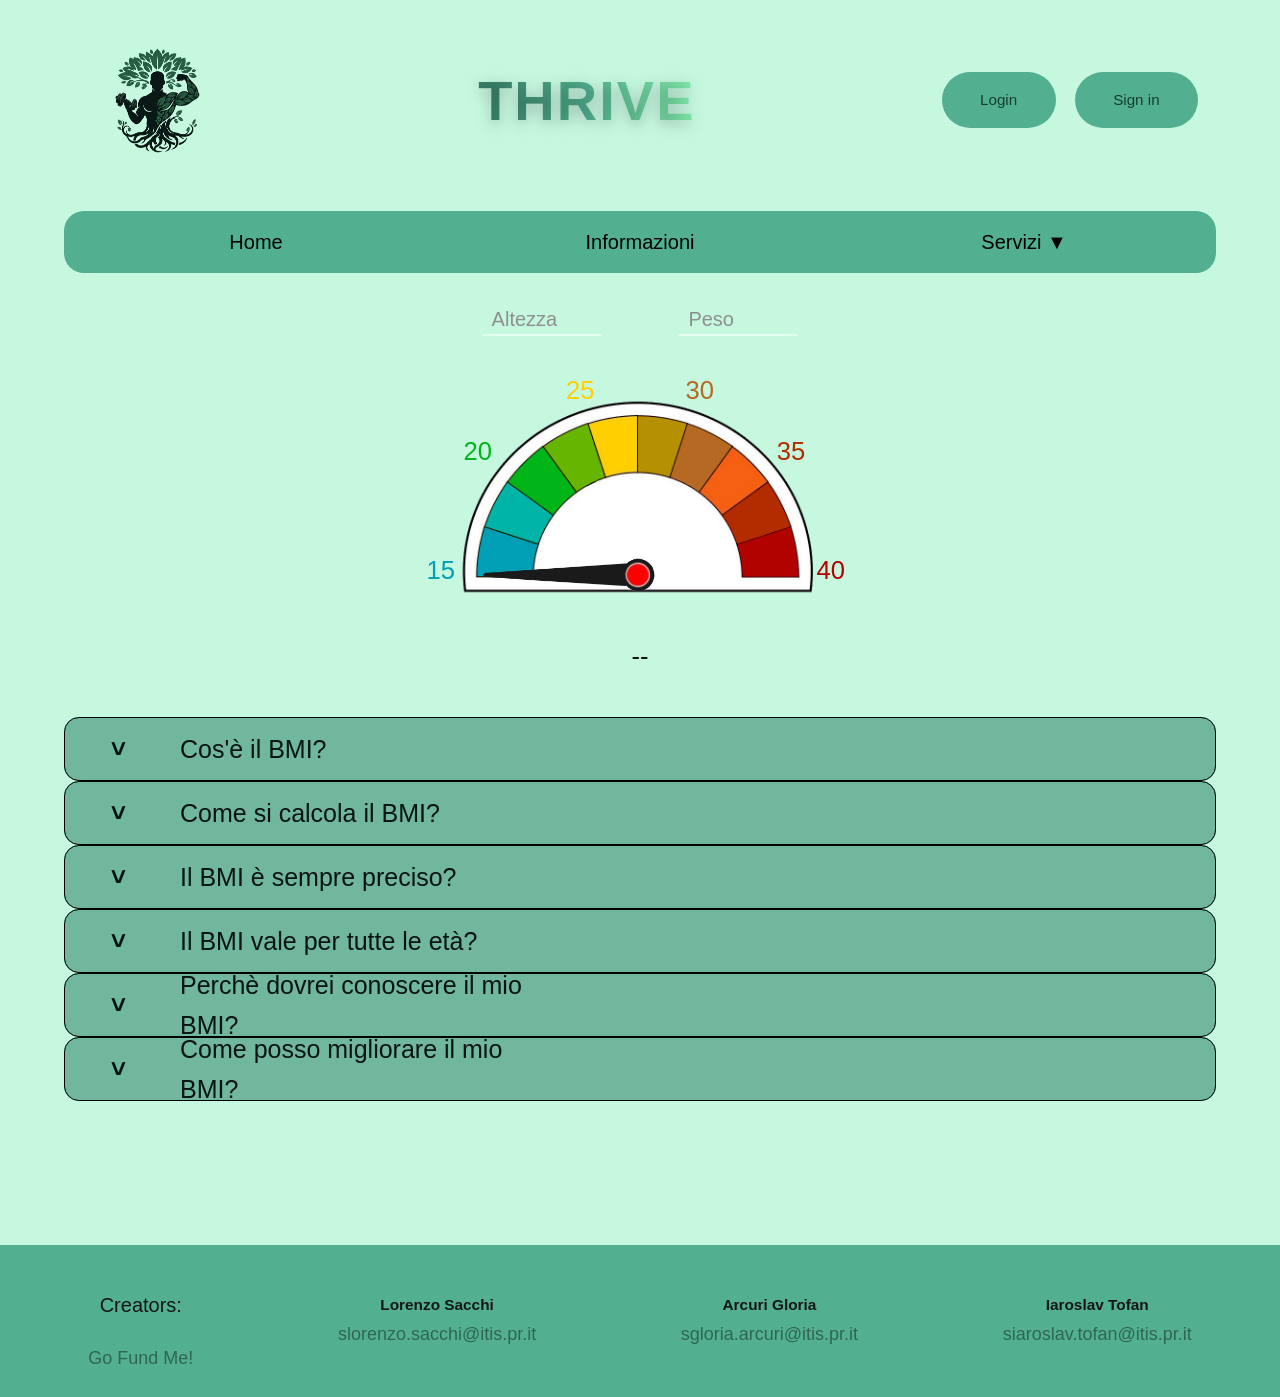
==== commit f10f5268: "ultime modifiche" ====
--- a/assets/pages/bmiCalculator.html
+++ b/assets/pages/bmiCalculator.html
@@ -98,6 +98,7 @@
       <footer class="footer">
     <div>
         <p>Creators:</p>
+        <a class="email" href="https://www.gofundme.com/f/progetto-per-raccogliere-fondi-per-il-nostro-sushi?attribution_id=sl:9da82cf1-497f-41a0-955d-15c19e031d15&lang=it_IT&ts=1778183575&utm_campaign=man_ss_icons&utm_content=amp20_t1&utm_medium=customer&utm_source=copy_link">Go Fund Me!</a>
     </div>
     <div>
       <h3 class="nome">Lorenzo Sacchi</h3>
--- a/assets/css/stylesheet.css
+++ b/assets/css/stylesheet.css
@@ -14,9 +14,11 @@
     flex-direction: column;
     align-items: center;
     margin: 0;
-}
-
-.Titolo{
+    overflow-x: hidden;
+    width: 100%;
+}
+
+.Titolo {
     font-size: 3.5rem;
     font-family: 'Poppins', sans-serif;
     font-weight: 800;
@@ -40,15 +42,16 @@
     background: #52b091;
     margin-top: 5%;
     width: 100%;
-    min-height: auto;          
-    padding: 1.5rem 2rem;      
+    min-height: auto;
+    padding: 1.5rem 2rem;
     color: rgb(21, 21, 21);
     display: flex;
     justify-content: space-around;
-    align-items: center;      
-    gap: clamp(1rem, 4vw, 6rem);
+    align-items: center;
+    gap: 2rem;
     text-align: center;
-    flex-wrap: wrap;          
+    flex-wrap: wrap;
+    box-sizing: border-box;
 }
 
 .nome {
@@ -60,15 +63,19 @@
 .email {
     margin: 4px 0 0;
     font-size: clamp(0.75rem, 1vw, 0.85rem);
-    color: #00000099;
+    color: #0000006c;
+    text-decoration: none;
+    font-size: large;
 }
 
 .email:hover {
-    color: #091413;
-}
+    color: #112423;
+}
+
 .logo {
-    width: clamp(80px, 15vw, 150px);
+    width: clamp(100px, 15vw, 150px);
     height: auto;
+    flex-shrink: 0;
 }
 
 #title_container {
@@ -78,6 +85,7 @@
     justify-content: space-between;
     padding: 2vh;
     width: 90%;
+    box-sizing: border-box;
 }
 
 .buttoni {
@@ -86,10 +94,10 @@
 }
 
 .registrati {
-    display: inline-block;          
-    text-decoration: none;           
+    display: inline-block;
+    text-decoration: none;
     background-color: #52b091;
-    color:  #163d2f;
+    color: #163d2f;
     border-radius: 5vh;
     padding: 1rem 2.4rem;
     font-family: 'Poppins', sans-serif;
@@ -162,96 +170,115 @@
 .dropdown:hover .subMenu { display: block; }
 
 .main-container {
-  display: flex;
-  justify-content: center;
-  padding: clamp(20px, 5vw, 50px);
+    display: flex;
+    flex-direction: row;
+    justify-content: center;
+    align-items: center;
+    padding: 20px;
+    gap: 40px;
+    flex-wrap: wrap;
+    width: 100%;
+    box-sizing: border-box;
 }
 
 .post-it-wrapper {
-  display: flex;
-  align-items: center;
-  gap: 20px;
+    display: flex;
+    align-items: center;
+    justify-content: center;
+    gap: 5px;
+    width: 100%;
+    max-width: 100%;
 }
 
 .post-it {
-  background-color: #fefabc;
-  width: clamp(250px, 40vw, 300px);
-  aspect-ratio: 1 / 1; 
-  padding: 30px;
-  box-shadow: 12px 12px 25px rgba(0,0,0,0.1);
-  transform: rotate(-2deg);
-  display: flex;
-  align-items: center;
-  justify-content: center;
-  border-bottom-right-radius: 60px 10px;
-  transition: 0.3s;
+    background-color: #fefabc;
+    width: 280px;
+    height: 280px;
+    padding: 25px;
+    box-shadow: 12px 12px 25px rgba(0,0,0,0.1);
+    transform: rotate(-2deg);
+    display: flex;
+    align-items: center;
+    justify-content: center;
+    border-bottom-right-radius: 60px 10px;
+    flex-shrink: 0;
 }
 
 #testoConsiglio {
-  font-size: clamp(1rem, 2.5vw, 1.4rem);
-  text-align: center;
-  color: #333;
+    font-size: 1.1rem;
+    text-align: center;
+    color: #333;
+    margin: 0;
 }
 
 .nav-btn {
-  background: none;
-  border: none;
-  font-size: 3rem;
-  color: #4a7c66;
+    background: none;
+    border: none;
+    font-size: 2.5rem;
+    color: #4a7c66;
+    padding: 0 5px;
+    flex-shrink: 0;
+}
+
+.testo1 {
+    margin: 0;
+    text-align: left;
+    flex: 1;
+    min-width: 280px;
+    max-width: 750px;
+}
+
+.testo1 h1 {
+    font-size: clamp(1.2rem, 3.8vw, 2.2rem);
+    line-height: 1.4;
+    font-weight: 700;
+    margin: 0;
+}
+
+.continuaLettura {
+    color:#0b6745;
+    text-decoration: underline;
+    font-size: 0.85em;
+}
+.continuaLettura:hover{
+    color: #2e893d;
 }
 
 @media (max-width: 768px) {
     #title_container {
         flex-direction: column;
-        gap: 10px;
-    }
-
-    .Titolo { font-size: 2.2rem; }
-
-    .menu {
+        gap: 15px;
+    }
+
+    .Titolo { font-size: 2.5rem; }
+
+    .logo {
+        width: 120px;
+    }
+
+    .main-container {
         flex-direction: column;
-        padding: 10px 0;
-    }
-
-    .menu > li {
+        padding: 10px;
+        gap: 25px;
+    }
+
+    .post-it-wrapper {
+        gap: 0;
+    }
+
+    .post-it {
+        width: 220px;
+        height: 220px;
+    }
+
+    .nav-btn {
+        font-size: 2rem;
+    }
+
+    .testo1 {
         width: 100%;
-        border-bottom: 1px solid rgba(0,0,0,0.05);
-    }
-
-    .menu > li:last-child { border-bottom: none; }
-
-    .subMenu {
-        position: static; 
-        box-shadow: none;
-        background-color: #469a7f;
-        border-radius: 0;
-    }
-    .footer {
-        background: #469a7f;
-        flex-direction: column;     /* elementi in colonna */
-        gap: 1.2rem;               /* gap fisso e contenuto */
-        padding: 1.5rem 1rem;
-        color: rgba(0, 0, 0, 0.855);
-    }
-
-    .nome {
-        margin: 0;
-        font-size: 0.95rem;
-    }
-
-    .email {
-        margin: 2px 0 0;
-        font-size: 0.85rem;
-        color: #000000;
-        padding-top: 0;            /* rimosso padding-top: 10% eccessivo */
-    }
-
-    .email:hover {
-        color: #ffffff;
-    }
-
-    .logo {
-        width: clamp(100px, 30vw, 140px);
-        margin-bottom: 0.5rem;
+        text-align: center;
+        padding: 0 10px;
+        box-sizing: border-box;
     }
 }
